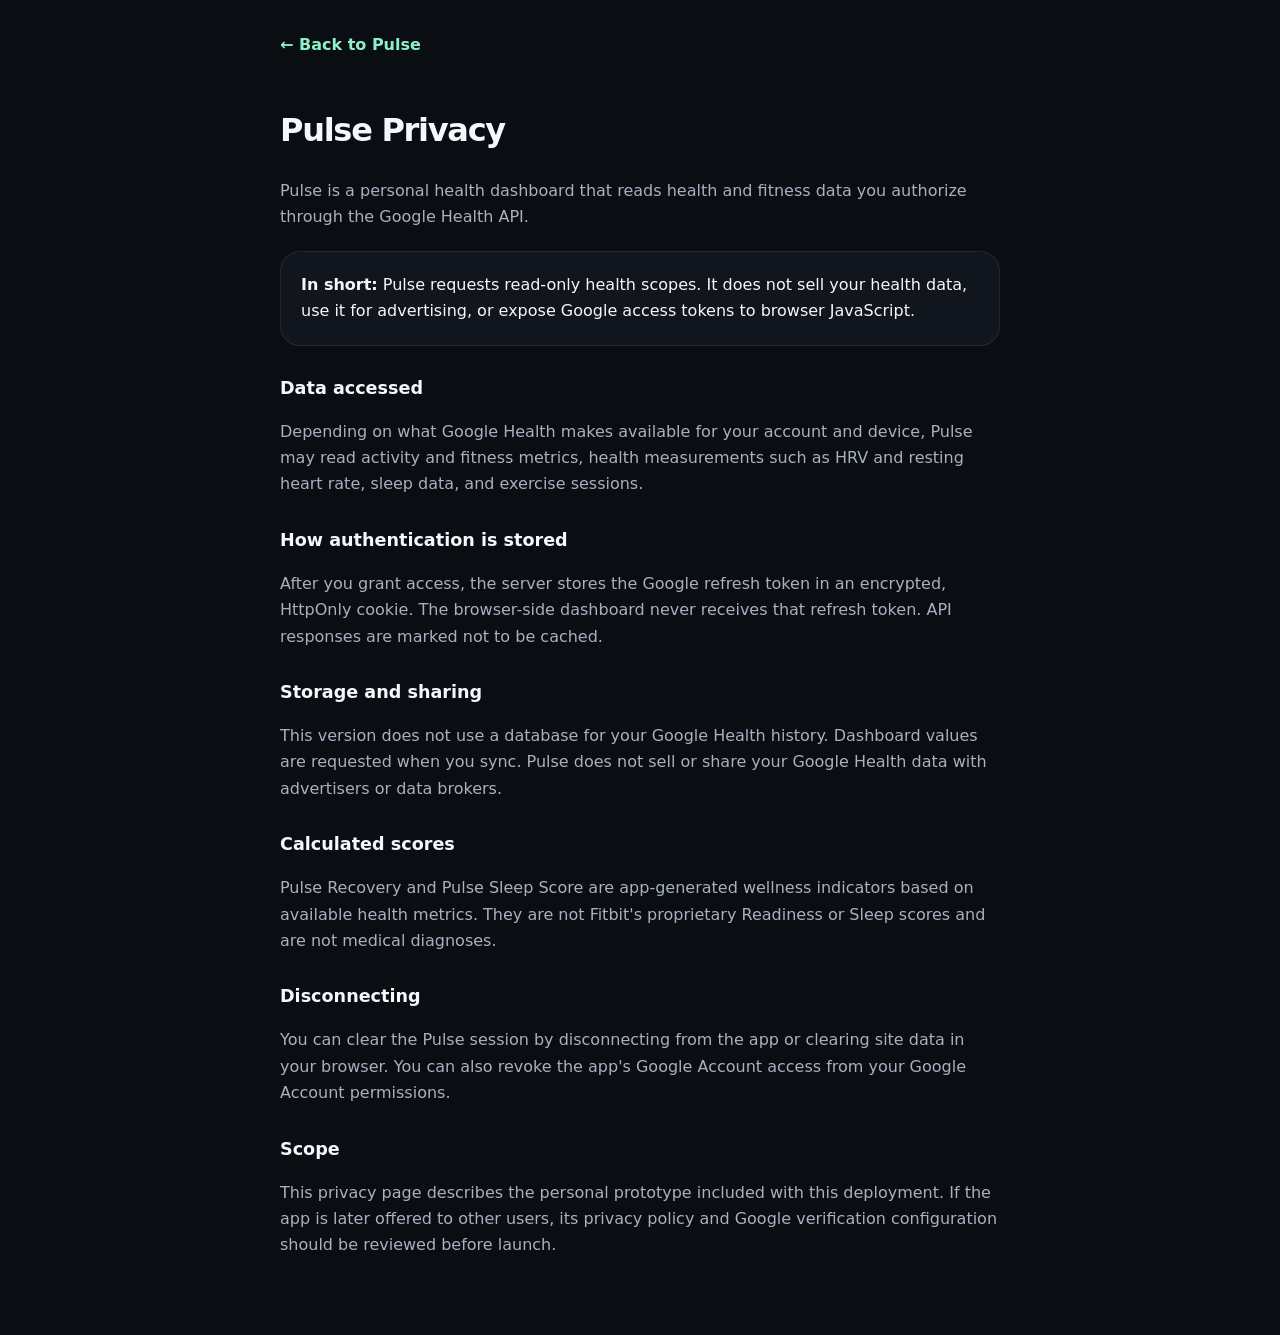
==== privacy.html @ ca0d7e78 "Initial Pulse deployment" ====
<!DOCTYPE html>
<html lang="en">
<head>
  <meta charset="UTF-8" />
  <meta name="viewport" content="width=device-width, initial-scale=1.0" />
  <meta name="theme-color" content="#0a0d12" />
  <meta name="robots" content="noindex,nofollow,noarchive" />
  <title>Pulse Privacy</title>
  <link rel="icon" type="image/png" href="/icons/favicon.png" />
  <style>
    :root{color-scheme:dark;font-family:Inter,system-ui,-apple-system,BlinkMacSystemFont,"Segoe UI",sans-serif;background:#0a0d12;color:#f4f7fb}*{box-sizing:border-box}body{margin:0;padding:32px 20px 60px;line-height:1.65}main{max-width:720px;margin:auto}a{color:#8ef0c7}h1{font-size:2rem;letter-spacing:-.04em}h2{margin-top:28px;font-size:1.1rem}p,li{color:#a8b1c1}.card{background:#11161e;border:1px solid rgba(255,255,255,.08);border-radius:20px;padding:20px;margin:20px 0}.back{display:inline-block;margin-bottom:24px;text-decoration:none;font-weight:700}
  </style>
</head>
<body><main>
  <a class="back" href="/">← Back to Pulse</a>
  <h1>Pulse Privacy</h1>
  <p>Pulse is a personal health dashboard that reads health and fitness data you authorize through the Google Health API.</p>
  <div class="card"><strong>In short:</strong> Pulse requests read-only health scopes. It does not sell your health data, use it for advertising, or expose Google access tokens to browser JavaScript.</div>
  <h2>Data accessed</h2>
  <p>Depending on what Google Health makes available for your account and device, Pulse may read activity and fitness metrics, health measurements such as HRV and resting heart rate, sleep data, and exercise sessions.</p>
  <h2>How authentication is stored</h2>
  <p>After you grant access, the server stores the Google refresh token in an encrypted, HttpOnly cookie. The browser-side dashboard never receives that refresh token. API responses are marked not to be cached.</p>
  <h2>Storage and sharing</h2>
  <p>This version does not use a database for your Google Health history. Dashboard values are requested when you sync. Pulse does not sell or share your Google Health data with advertisers or data brokers.</p>
  <h2>Calculated scores</h2>
  <p>Pulse Recovery and Pulse Sleep Score are app-generated wellness indicators based on available health metrics. They are not Fitbit's proprietary Readiness or Sleep scores and are not medical diagnoses.</p>
  <h2>Disconnecting</h2>
  <p>You can clear the Pulse session by disconnecting from the app or clearing site data in your browser. You can also revoke the app's Google Account access from your Google Account permissions.</p>
  <h2>Scope</h2>
  <p>This privacy page describes the personal prototype included with this deployment. If the app is later offered to other users, its privacy policy and Google verification configuration should be reviewed before launch.</p>
</main></body></html>
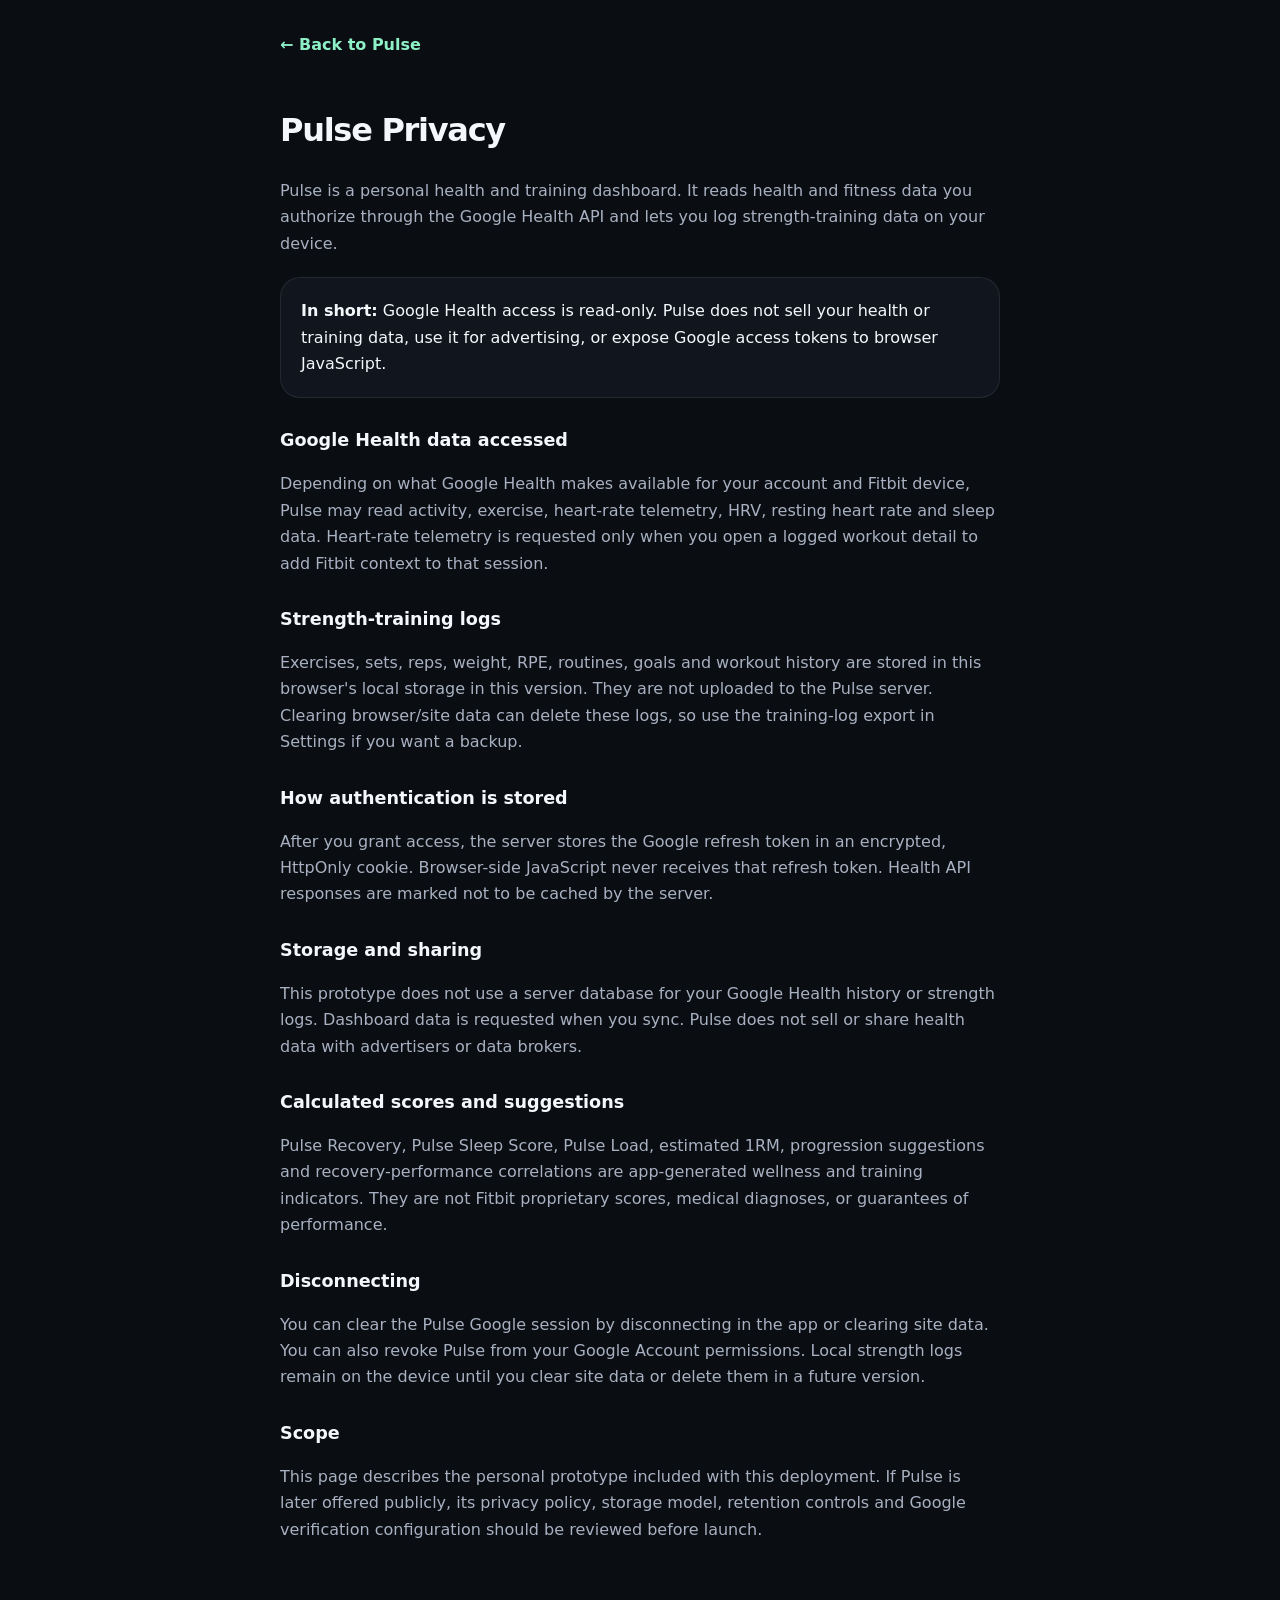
==== commit ed7bfbfa: "Pulse V2 training and personalization" ====
--- a/privacy.html
+++ b/privacy.html
@@ -7,25 +7,25 @@
   <meta name="robots" content="noindex,nofollow,noarchive" />
   <title>Pulse Privacy</title>
   <link rel="icon" type="image/png" href="/icons/favicon.png" />
-  <style>
-    :root{color-scheme:dark;font-family:Inter,system-ui,-apple-system,BlinkMacSystemFont,"Segoe UI",sans-serif;background:#0a0d12;color:#f4f7fb}*{box-sizing:border-box}body{margin:0;padding:32px 20px 60px;line-height:1.65}main{max-width:720px;margin:auto}a{color:#8ef0c7}h1{font-size:2rem;letter-spacing:-.04em}h2{margin-top:28px;font-size:1.1rem}p,li{color:#a8b1c1}.card{background:#11161e;border:1px solid rgba(255,255,255,.08);border-radius:20px;padding:20px;margin:20px 0}.back{display:inline-block;margin-bottom:24px;text-decoration:none;font-weight:700}
-  </style>
+  <style>:root{color-scheme:dark;font-family:Inter,system-ui,-apple-system,BlinkMacSystemFont,"Segoe UI",sans-serif;background:#0a0d12;color:#f4f7fb}*{box-sizing:border-box}body{margin:0;padding:32px 20px 60px;line-height:1.65}main{max-width:720px;margin:auto}a{color:#8ef0c7}h1{font-size:2rem;letter-spacing:-.04em}h2{margin-top:28px;font-size:1.1rem}p,li{color:#a8b1c1}.card{background:#11161e;border:1px solid rgba(255,255,255,.08);border-radius:20px;padding:20px;margin:20px 0}.back{display:inline-block;margin-bottom:24px;text-decoration:none;font-weight:700}</style>
 </head>
 <body><main>
   <a class="back" href="/">← Back to Pulse</a>
   <h1>Pulse Privacy</h1>
-  <p>Pulse is a personal health dashboard that reads health and fitness data you authorize through the Google Health API.</p>
-  <div class="card"><strong>In short:</strong> Pulse requests read-only health scopes. It does not sell your health data, use it for advertising, or expose Google access tokens to browser JavaScript.</div>
-  <h2>Data accessed</h2>
-  <p>Depending on what Google Health makes available for your account and device, Pulse may read activity and fitness metrics, health measurements such as HRV and resting heart rate, sleep data, and exercise sessions.</p>
+  <p>Pulse is a personal health and training dashboard. It reads health and fitness data you authorize through the Google Health API and lets you log strength-training data on your device.</p>
+  <div class="card"><strong>In short:</strong> Google Health access is read-only. Pulse does not sell your health or training data, use it for advertising, or expose Google access tokens to browser JavaScript.</div>
+  <h2>Google Health data accessed</h2>
+  <p>Depending on what Google Health makes available for your account and Fitbit device, Pulse may read activity, exercise, heart-rate telemetry, HRV, resting heart rate and sleep data. Heart-rate telemetry is requested only when you open a logged workout detail to add Fitbit context to that session.</p>
+  <h2>Strength-training logs</h2>
+  <p>Exercises, sets, reps, weight, RPE, routines, goals and workout history are stored in this browser's local storage in this version. They are not uploaded to the Pulse server. Clearing browser/site data can delete these logs, so use the training-log export in Settings if you want a backup.</p>
   <h2>How authentication is stored</h2>
-  <p>After you grant access, the server stores the Google refresh token in an encrypted, HttpOnly cookie. The browser-side dashboard never receives that refresh token. API responses are marked not to be cached.</p>
+  <p>After you grant access, the server stores the Google refresh token in an encrypted, HttpOnly cookie. Browser-side JavaScript never receives that refresh token. Health API responses are marked not to be cached by the server.</p>
   <h2>Storage and sharing</h2>
-  <p>This version does not use a database for your Google Health history. Dashboard values are requested when you sync. Pulse does not sell or share your Google Health data with advertisers or data brokers.</p>
-  <h2>Calculated scores</h2>
-  <p>Pulse Recovery and Pulse Sleep Score are app-generated wellness indicators based on available health metrics. They are not Fitbit's proprietary Readiness or Sleep scores and are not medical diagnoses.</p>
+  <p>This prototype does not use a server database for your Google Health history or strength logs. Dashboard data is requested when you sync. Pulse does not sell or share health data with advertisers or data brokers.</p>
+  <h2>Calculated scores and suggestions</h2>
+  <p>Pulse Recovery, Pulse Sleep Score, Pulse Load, estimated 1RM, progression suggestions and recovery-performance correlations are app-generated wellness and training indicators. They are not Fitbit proprietary scores, medical diagnoses, or guarantees of performance.</p>
   <h2>Disconnecting</h2>
-  <p>You can clear the Pulse session by disconnecting from the app or clearing site data in your browser. You can also revoke the app's Google Account access from your Google Account permissions.</p>
+  <p>You can clear the Pulse Google session by disconnecting in the app or clearing site data. You can also revoke Pulse from your Google Account permissions. Local strength logs remain on the device until you clear site data or delete them in a future version.</p>
   <h2>Scope</h2>
-  <p>This privacy page describes the personal prototype included with this deployment. If the app is later offered to other users, its privacy policy and Google verification configuration should be reviewed before launch.</p>
+  <p>This page describes the personal prototype included with this deployment. If Pulse is later offered publicly, its privacy policy, storage model, retention controls and Google verification configuration should be reviewed before launch.</p>
 </main></body></html>
